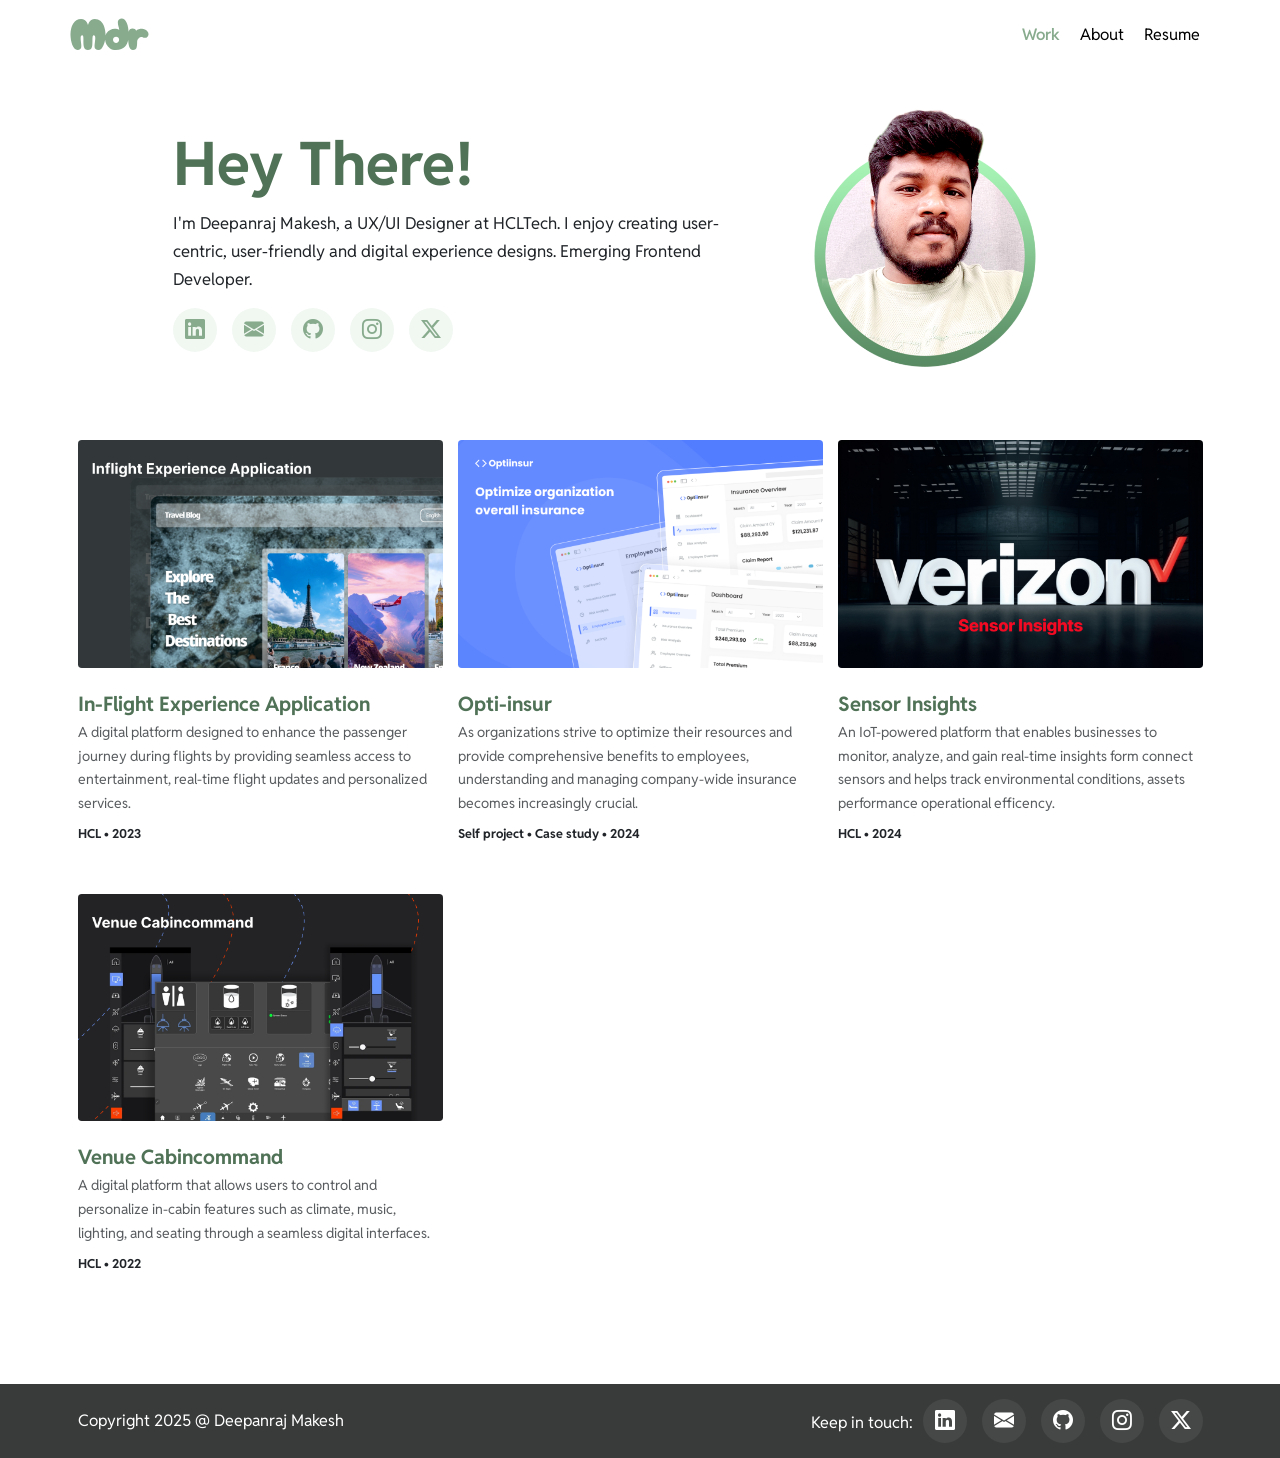
==== index.html @ 81642a7b "portfolio created" ====
<!DOCTYPE html>
<html lang="en">
  <head>
    <meta charset="UTF-8" />
    <meta name="viewport" content="width=device-width, initial-scale=1.0" />
    <link
      href="https://cdn.jsdelivr.net/npm/bootstrap@5.3.5/dist/css/bootstrap.min.css"
      rel="stylesheet"
      integrity="sha384-SgOJa3DmI69IUzQ2PVdRZhwQ+dy64/BUtbMJw1MZ8t5HZApcHrRKUc4W0kG879m7"
      crossorigin="anonymous"
    />
    <link
      rel="stylesheet"
      href="https://cdn.jsdelivr.net/npm/bootstrap-icons@1.11.3/font/bootstrap-icons.min.css"
    />
    <link rel="stylesheet" href="style.css" />
    <link rel="preconnect" href="https://fonts.googleapis.com" />
    <link rel="preconnect" href="https://fonts.gstatic.com" crossorigin />
    <link
      href="https://fonts.googleapis.com/css2?family=Reddit+Sans:ital,wght@0,200..900;1,200..900&display=swap"
      rel="stylesheet"
    />
    <title>Deepanraj Makesh</title>
  </head>
  <body>
    <section id="nav-bar" class="nav-bar container-fluid">
      <nav class="navbar navbar-expand-md">
        <div class="container-lg">
          <a class="navbar-brand" href="index.html"
            ><svg
              width="79"
              height="32"
              viewBox="0 0 79 32"
              fill="none"
              xmlns="http://www.w3.org/2000/svg"
            >
              <path
                fill-rule="evenodd"
                clip-rule="evenodd"
                d="M45.8145 32.0001C43.5945 32.0001 41.6745 31.4751 40.0545 30.4251C38.4645 29.3751 37.2345 28.0101 36.3645 26.3301C35.6445 24.8902 35.2331 23.3952 35.1302 21.8451C35.0998 22.019 35.0676 22.1939 35.0337 22.3698C34.7037 24.0498 34.2237 25.6248 33.5937 27.0948C32.9937 28.5348 32.2587 29.7198 31.3887 30.6498C30.5187 31.5498 29.5287 31.9998 28.4187 31.9998C27.2187 31.9998 26.2737 31.6998 25.5837 31.0998C24.8937 30.4998 24.5487 29.4498 24.5487 27.9498C24.5487 27.2298 24.6087 26.4048 24.7287 25.4748L25.0887 22.5948C25.2087 21.6348 25.2687 20.7498 25.2687 19.9398C25.2687 19.0998 25.1487 18.4398 24.9087 17.9598C24.6987 17.4498 24.2937 17.1948 23.6937 17.1948C23.2737 17.1948 22.9737 17.4648 22.7937 18.0048C22.6437 18.5448 22.5387 19.2648 22.4787 20.1648C22.4487 21.0348 22.4337 22.0098 22.4337 23.0898C22.4337 24.1398 22.4037 25.1898 22.3437 26.2398C22.3137 27.2898 22.1787 28.2348 21.9387 29.0748C21.7287 29.9148 21.2787 30.6198 20.5887 31.1898C19.8987 31.7298 18.9987 31.9998 17.8887 31.9998C16.8387 31.9998 15.9687 31.7298 15.2787 31.1898C14.6187 30.6198 14.1687 29.9148 13.9287 29.0748C13.6887 28.2348 13.5387 27.3048 13.4787 26.2848C13.4187 25.2348 13.3887 24.1848 13.3887 23.1348C13.4187 22.0548 13.4187 21.0648 13.3887 20.1648C13.3587 19.2648 13.2687 18.5448 13.1187 18.0048C12.9687 17.4648 12.6837 17.1948 12.2637 17.1948C11.6637 17.1948 11.2437 17.4498 11.0037 17.9598C10.7637 18.4398 10.6437 19.0998 10.6437 19.9398C10.6437 20.7498 10.6887 21.6348 10.7787 22.5948L11.1387 25.4748C11.2587 26.4048 11.3187 27.2298 11.3187 27.9498C11.3187 29.4498 10.9737 30.4848 10.2837 31.0548C9.62364 31.6248 8.70864 31.9098 7.53864 31.9098C6.36864 31.9098 5.33364 31.4298 4.43364 30.4698C3.56364 29.4798 2.82864 28.2198 2.22864 26.6898C1.65864 25.1298 1.22364 23.4498 0.923633 21.6498C0.623633 19.8498 0.473633 18.1398 0.473633 16.5198C0.473633 14.5398 0.683633 12.6198 1.10364 10.7598C1.55364 8.89971 2.21364 7.23471 3.08364 5.76471C3.98364 4.29471 5.09364 3.12471 6.41364 2.25471C7.73364 1.38471 9.29364 0.949707 11.0937 0.949707C12.5037 0.949707 13.6737 1.26471 14.6037 1.89471C15.5337 2.49471 16.2687 3.25971 16.8087 4.18971C17.3787 5.11971 17.7687 6.06471 17.9787 7.02471C18.1887 6.06471 18.5637 5.11971 19.1037 4.18971C19.6437 3.25971 20.3787 2.49471 21.3087 1.89471C22.2387 1.26471 23.3937 0.949707 24.7737 0.949707C27.0537 0.949707 28.9887 1.65471 30.5787 3.06471C32.1987 4.47471 33.4287 6.42471 34.2687 8.91471C35.1087 11.3748 35.5287 14.2398 35.5287 17.5098C35.5287 17.5324 35.5286 17.555 35.5285 17.5777C35.7586 16.7356 36.0822 15.9781 36.4995 15.3051C37.4595 13.8051 38.6745 12.6951 40.1445 11.9751C41.6145 11.2251 43.1445 10.8501 44.7345 10.8501C45.4845 10.8501 46.2495 10.9401 47.0295 11.1201C47.8095 11.2701 48.5445 11.5401 49.2345 11.9301C49.1145 10.6401 48.8445 9.38008 48.4245 8.15008C48.0345 6.89008 47.8395 5.61508 47.8395 4.32508C47.8395 3.00508 48.2445 2.03008 49.0545 1.40008C49.8645 0.770079 50.7345 0.455078 51.6645 0.455078C52.7445 0.455078 53.6745 0.800078 54.4545 1.49008C55.2345 2.18008 55.8945 3.09508 56.4345 4.23508C57.0045 5.37508 57.4545 6.66508 57.7845 8.10508C58.1145 9.51508 58.3545 10.9701 58.5045 12.4701C58.5497 12.9217 58.588 13.3679 58.6196 13.8086C58.6401 13.7216 58.6614 13.6354 58.6835 13.5499C58.9535 12.6199 59.3885 11.8699 59.9885 11.2999C60.6185 10.6999 61.5035 10.3999 62.6435 10.3999C63.4535 10.3999 64.1885 10.5949 64.8485 10.9849C65.5085 11.3449 65.9285 11.8999 66.1085 12.6499C66.7985 12.0199 67.6685 11.5699 68.7185 11.2999C69.7985 10.9999 70.9085 10.8499 72.0485 10.8499C73.0085 10.8499 73.9835 11.0899 74.9735 11.5699C75.9635 12.0199 76.8035 12.6499 77.4935 13.4599C78.1835 14.2699 78.5285 15.1849 78.5285 16.2049C78.5285 17.0749 78.1985 17.8999 77.5385 18.6799C76.9085 19.4599 76.0085 19.8499 74.8385 19.8499C74.3285 19.8499 73.9085 19.7899 73.5785 19.6699C73.2485 19.5199 72.9335 19.3849 72.6335 19.2649C72.3335 19.1449 71.9735 19.0849 71.5535 19.0849C70.4435 19.0849 69.4235 19.5349 68.4935 20.4349C67.5935 21.3049 67.1435 22.4899 67.1435 23.9899C67.1435 24.7699 67.1135 25.6249 67.0535 26.5549C67.0235 27.4549 66.8885 28.3249 66.6485 29.1649C66.4385 30.0049 66.0485 30.6949 65.4785 31.2349C64.9085 31.7449 64.0835 31.9999 63.0035 31.9999C61.9835 31.9999 61.1435 31.6699 60.4835 31.0099C59.8535 30.3199 59.3735 29.4049 59.0435 28.2649C58.7135 27.1249 58.4885 25.8199 58.3685 24.3499C58.3053 23.5763 58.2588 22.7902 58.2289 21.9917C57.9884 23.1231 57.6003 24.2692 57.0645 25.4301C56.5545 26.6001 55.8195 27.6801 54.8595 28.6701C53.9295 29.6601 52.7295 30.4701 51.2595 31.1001C49.7895 31.7001 47.9745 32.0001 45.8145 32.0001ZM46.0845 24.8901C46.8945 24.8901 47.5995 24.5901 48.1995 23.9901C48.7995 23.3601 49.0995 22.6251 49.0995 21.7851C49.0995 20.9451 48.7995 20.2101 48.1995 19.5801C47.5995 18.9501 46.8945 18.6351 46.0845 18.6351C45.2745 18.6351 44.5545 18.9501 43.9245 19.5801C43.3245 20.2101 43.0245 20.9451 43.0245 21.7851C43.0245 22.6251 43.3245 23.3601 43.9245 23.9901C44.5545 24.5901 45.2745 24.8901 46.0845 24.8901Z"
              />
            </svg>
          </a>
          <button
            class="navbar-toggler"
            type="button"
            data-bs-toggle="collapse"
            data-bs-target="#navbarNav"
            aria-controls="navbarNav"
            aria-expanded="false"
            aria-label="Toggle navigation"
          >
            <span class="navbar-toggler-icon"></span>
          </button>
          <div
            class="collapse navbar-collapse justify-content-end"
            id="navbarNav"
          >
            <ul class="navbar-nav">
              <li class="nav-item">
                <a class="nav-link active" aria-current="page" href="index.html"
                  >Work</a
                >
              </li>
              <li class="nav-item">
                <a class="nav-link" href="about.html">About</a>
              </li>
              <li class="nav-item">
                <a class="nav-link" href="#">Resume</a>
              </li>
            </ul>
          </div>
        </div>
      </nav>
    </section>
    <section class="hero container-lg py-3">
      <div class="row align-items-center my-4 justify-content-center">
        <div class="col-12 col-md-6 pb-5 pb-md-0">
          <h1 class="h1">Hey There!</h1>
          <p class="pt-3 pb-4">
            I'm Deepanraj Makesh, a UX/UI Designer at HCLTech. I enjoy creating
            user-centric, user-friendly and digital experience designs. Emerging
            Frontend Developer.
          </p>
          <div
            class="hero-social-icons d-flex justify-content-start align-items-center gap-4"
          >
            <a href="#"><i class="bi bi-linkedin"></i></a>
            <a href="#"><i class="bi bi-envelope-fill"></i></a>
            <a href="#"><i class="bi bi-github"></i></a>
            <a href="#"><i class="bi bi-instagram"></i></a>
            <a href="#"><i class="bi bi-twitter-x"></i></a>
          </div>
        </div>
        <div class="col-12 col-md-4">
          <img
            src="Images/shared image.png"
            class="mx-auto d-block"
            alt="My photo"
          />
        </div>
      </div>
    </section>
    <section class="work container-lg py-5">
      <div class="row">
        <div class="col-12 col-sm-6 col-md-4">
          <div class="card">
            <a href="work-inflight.html"
              ><img
                src="Images/Inflight experience.png"
                alt="project thumbnail"
                class="card-img-top rounded"
            /></a>
            <div class="card-body">
              <div class="card-title">
                <a href="#"
                  ><h2 class="h4 fw-bold">
                    In-Flight Experience Application
                  </h2></a
                >
              </div>
              <div class="card-text">
                <a href="#"
                  ><p>
                    A digital platform designed to enhance the passenger journey
                    during flights by providing seamless access to
                    entertainment, real-time flight updates and personalized
                    services.
                  </p></a
                >
                <h5 class="pt-3"><strong>HCL &bull; 2023</strong></h5>
              </div>
            </div>
          </div>
        </div>
        <div class="col-12 col-sm-6 col-md-4">
          <div class="card">
            <a href="work-optiinsur.html"
              ><img
                src="Images/Opti-insur_thumbnail.png"
                alt="project thumbnail"
                class="card-img-top rounded"
            /></a>
            <div class="card-body">
              <div class="card-title">
                <a href="work-optiinsur.html"
                  ><h2 class="h4 fw-bold">Opti-insur</h2></a
                >
              </div>
              <div class="card-text">
                <a href="work-optiinsur.html"
                  ><p>
                    As organizations strive to optimize their resources and
                    provide comprehensive benefits to employees, understanding
                    and managing company-wide insurance becomes increasingly
                    crucial.
                  </p></a
                >
                <h5 class="pt-3">
                  <strong>Self project &bull; Case study &bull; 2024</strong>
                </h5>
              </div>
            </div>
          </div>
        </div>
        <div class="col-12 col-sm-6 col-md-4">
          <div class="card">
            <a
              href="https://www.verizon.com/business/products/internet-of-things/iot-applications/sensor-insights/"
              ><img
                src="Images/Sensor Insights.png"
                alt="project thumbnail"
                class="card-img-top rounded"
            /></a>
            <div class="card-body">
              <div class="card-title">
                <a
                  href="https://www.verizon.com/business/products/internet-of-things/iot-applications/sensor-insights/"
                  ><h2 class="h4 fw-bold">Sensor Insights</h2></a
                >
              </div>
              <div class="card-text">
                <a
                  href="https://www.verizon.com/business/products/internet-of-things/iot-applications/sensor-insights/"
                  ><p>
                    An IoT-powered platform that enables businesses to monitor,
                    analyze, and gain real-time insights form connect sensors
                    and helps track environmental conditions, assets performance
                    operational efficency.
                  </p></a
                >
                <h5 class="pt-3"><strong>HCL &bull; 2024</strong></h5>
              </div>
            </div>
          </div>
        </div>
        <div class="col-12 col-sm-6 col-md-4">
          <div class="card">
            <a
              href="https://play.google.com/store/apps/details?id=com.rockwellcollins.venue.cabinremote.cabinremote30&hl=en"
              ><img
                src="Images/Venue-cabin.png"
                alt="project thumbnail"
                class="card-img-top rounded"
            /></a>
            <div class="card-body">
              <div class="card-title">
                <a
                  href="https://play.google.com/store/apps/details?id=com.rockwellcollins.venue.cabinremote.cabinremote30&hl=en"
                  ><h2 class="h4 fw-bold">Venue Cabincommand</h2></a
                >
              </div>
              <div class="card-text">
                <a
                  href="https://play.google.com/store/apps/details?id=com.rockwellcollins.venue.cabinremote.cabinremote30&hl=en"
                  ><p>
                    A digital platform that allows users to control and
                    personalize in-cabin features such as climate, music,
                    lighting, and seating through a seamless digital interfaces.
                  </p></a
                >
                <h5 class="pt-3"><strong>HCL &bull; 2022</strong></h5>
              </div>
            </div>
          </div>
        </div>
      </div>
    </section>
    <section class="container-fluid footer-section mt-5">
      <div
        class="footer container-lg d-flex flex-column flex-md-row justify-content-between align-items-center py-4"
      >
        <p class="mb-3 mb-sm-0">Copyright 2025 @ Deepanraj Makesh</p>
        <div class="footer-icon-set">
          <span class="me-3">Keep in touch:</span
          ><span
            class="footer-icons d-inline-flex justify-content-start align-items-center gap-4"
            ><a href="#"><i class="bi bi-linkedin"></i></a>
            <a href="#"><i class="bi bi-envelope-fill"></i></a>
            <a href="#"><i class="bi bi-github"></i></a>
            <a href="#"><i class="bi bi-instagram"></i></a>
            <a href="#"><i class="bi bi-twitter-x"></i></a
          ></span>
        </div>
      </div>
    </section>
    <script
      src="https://cdn.jsdelivr.net/npm/bootstrap@5.3.5/dist/js/bootstrap.bundle.min.js"
      integrity="sha384-k6d4wzSIapyDyv1kpU366/PK5hCdSbCRGRCMv+eplOQJWyd1fbcAu9OCUj5zNLiq"
      crossorigin="anonymous"
    ></script>
    <script src="index.js"></script>
  </body>
</html>
---- style.css ----
:root {
    --bg-color: #ffffff;
    --text-primary: #507256;
    --text-secondary: #000;
    --text-secondary-subtle: #212529bf;
    --color-primary: #88AB8E;
    --color-secondary: #E7D9C1;
    --color-footer: #393A3A;
    --color-white: #fff;
    --color-black: #000;
    --bg-icon: #f1f8f2;
    --bg-icon-2: #fff1;
}

html {
    font-size: 62.5%;
}


*, ul, ol, p, h1, h2, h3, h4, .h1, .h2, .h3, .h4 {
    margin: 0;
    padding: 0;
}

::selection {
    background-color: var(--color-primary);
    color: var(--color-white);
}

body {
    background-color: var(--bg-color);
    font-family: "Reddit Sans";
    line-height: 1.7;
    font-weight: 400;
    font-size: 1.4rem;
}

h1, h2, h3, h4, .h1, .h2, .h3, .h4{
    color: var(--text-primary);
    font-weight: 700;    
}

h1, .h1 {
    font-size: 4.2rem;
}

h2, .h2 {
    font-size: 3.4rem;
}

h3, .h3 {
    font-size: 2.4rem;
}

h4, .h4 {
    font-size: 1.8rem;
}

@media screen and (min-width: 800px) {
    body {
        font-size: 1.6rem;
    }

    h1, .h1 {
        font-size: 6rem;
    }

    h2, .h2 {
        font-size: 4rem;
    }

    h3, .h3 {
        font-size: 3.2rem;
    }

    h4, .h4 {
        font-size: 2rem;
    }

}

.text-secondary-color {
    color: var(--text-secondary-subtle);
}

.heading-secondary-color {
    color: var(--text-secondary);
}

@media screen and (max-width: 768px) {
    .container, .container-fluid, .container-lg, .container-md, .container-sm, .container-xl, .container-xxl {
        padding-left: 20px;
        padding-right: 20px;
    }
}


/* Navbar */

.nav-bar {
    background-color: var(--bg-color);
    position: sticky;
    top: 0;
    z-index: 999;
}

.nav-bar.scrolled {
    box-shadow: 0 4px 5px 0 #0001;;
}

.navbar {
    --bs-navbar-padding-y: 1.5rem;
}

.navbar-toggler {
    border: 1px solid var(--color-primary);
}

.navbar-toggler:focus {
    box-shadow: 0 0 0 2px var(--color-primary);
}

.navbar .container-lg {
    padding-left: 0;
    padding-right: 0;
}

.navbar-brand svg {
    fill: var(--color-primary);
}

.nav-link {
    color: var(--text-secondary);
}

.nav-link:hover {
    color: var(--color-primary);
}

.navbar-expand-md .navbar-nav .nav-link {
    padding: 4px 10px;
}

.navbar-nav .nav-link.active{
    color: var(--color-primary);
    font-weight: 600; 
}

@media screen and (max-width: 768px) {
    .navbar-expand-md .navbar-nav .nav-link {
        padding: 8px 8px;
    }

    .navbar-nav {
        margin-top: 10px;
    }
}

/* Hero section */

.hero p {
    font-size: 1.65rem;
    font-weight: 400;
}

.hero-social-icons a {
    color: var(--color-primary);
    background-color: var(--bg-icon);
    font-size: 1.8rem;
    display: inline-flex;
    width: 40px;
    height: 40px;
    border-radius: 50%;
    justify-content: center;
    align-items: center;
    transition: transform .3s ease;
}

.hero-social-icons a:hover {
    color: var(--color-white);
    background-color: var(--color-primary);
    transform: scale(1.1);
}

@media screen and (min-width: 800px) {
    .hero-social-icons a {
        font-size: 2rem;
        width: 44px;
        height: 44px;
    }
}

.hero img {
    width: 80%;
    padding: 10px;
}
    

@media screen and (min-width: 767px) {
    .hero img {
        padding: 16px;
}    
}


/* Work section */

.card {
    border: 0;
    border-radius: 0;
    background-color: var(--bg-color);
    margin-bottom: 24px;
}

.card-body {
    flex: 1 1 auto;
    padding: 2.4rem 0;    
}

.card-img-top {
    border-top-left-radius: 0;
    border-top-right-radius: 0;
}

.card-body a {
    text-decoration: none;
    color: var(--color-black);
}

.card img {
    transition: transform 0.3s ease-in;
}

.card:hover img {
    transform: scale(1.05);
}

.card-text p {
    font-size: 1.4rem;
    color: var(--text-secondary-subtle);
    
}

/* Experience */

ul.ms-4 {
    margin-left: 1.6rem !important;
}

.experience ul li {
    margin-bottom: 8px;
}

/* Work-cases */

.work-cases img {
    width: 100%;
    height: auto;
    border-radius: 12px;
    object-fit: cover;
    margin-top: 20px;
    margin-bottom: 60px;
}

.work-cases-content {
    padding-top: 10px;
    padding-bottom: 10px;
}

.work-cases h1, .work-cases h2, .work-cases h3, .work-cases h4 {
    margin-bottom: 10px;
}

.work-cases p.num-style {
    font-weight: 900;
    font-size: 5rem;
    opacity: 0.3;
    color: var(--text-primary);
    justify-content: center;
}

.work-cases-content ul {
   margin-left: 16px;
}



/* Footer */

.footer-section {
    background-color: var(--color-footer);
    color: var(--color-white);
}

.footer-icons a {
    color: var(--color-white);
    background-color: var(--bg-icon-2);
    font-size: 1.8rem;
    display: inline-flex;
    width: 40px;
    height: 40px;
    border-radius: 50%;
    justify-content: center;
    align-items: center;
    transition: transform .3s ease;
}

.footer-icons a:hover {
    color: var(--color-white);
    background-color: var(--color-primary);
    transform: scale(1.1);
}

@media screen and (min-width: 800px) {
    .footer-icons a {
        font-size: 2rem;
        width: 44px;
        height: 44px;
    }
}

@media screen and (max-width: 500px) {
    .footer-icon-set {
    display: flex;
    flex-direction: column;
    justify-content: center;
    align-items: center;
    gap: 10px;
}
}
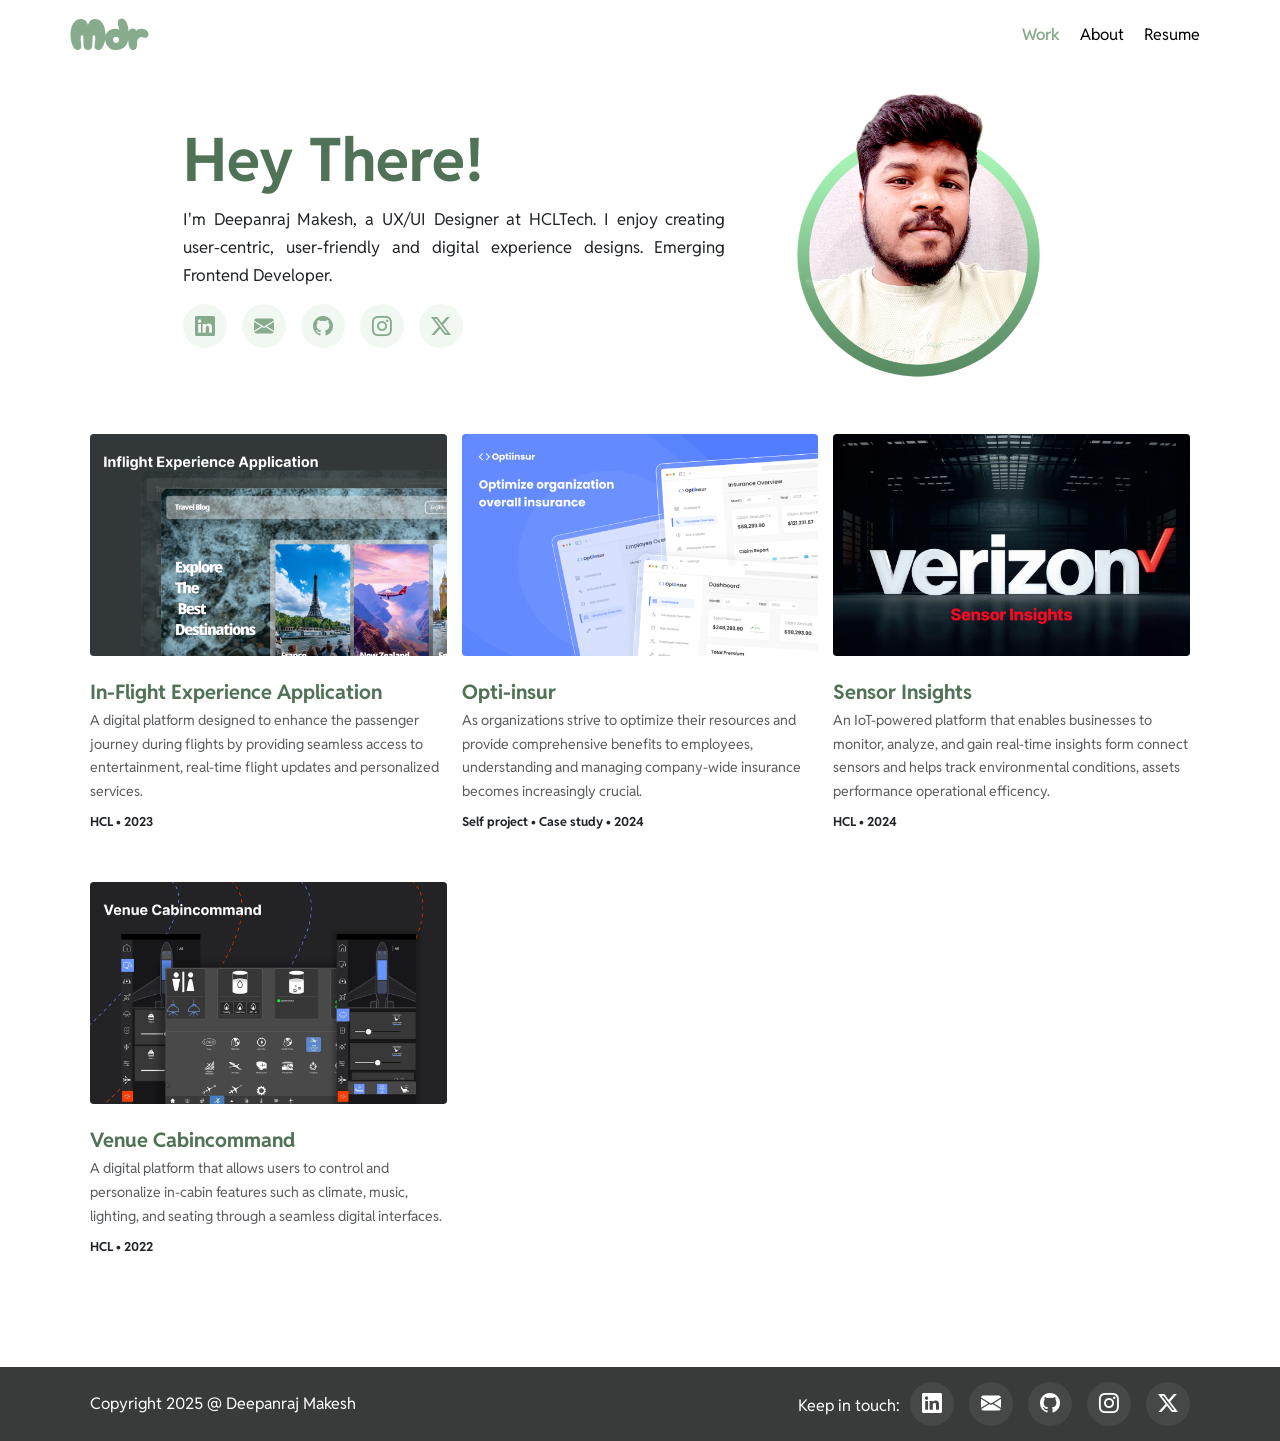
==== commit 10e16590: "links added" ====
--- a/index.html
+++ b/index.html
@@ -66,7 +66,7 @@
                 <a class="nav-link" href="about.html">About</a>
               </li>
               <li class="nav-item">
-                <a class="nav-link" href="#">Resume</a>
+                <a class="nav-link" href="https://drive.google.com/file/d/1g0vTS-0pyUGRQY7E1M44l_9tg85HNruc/view?usp=drivesdk" target="_blank">Resume</a>
               </li>
             </ul>
           </div>
@@ -85,11 +85,11 @@
           <div
             class="hero-social-icons d-flex justify-content-start align-items-center gap-4"
           >
-            <a href="#"><i class="bi bi-linkedin"></i></a>
-            <a href="#"><i class="bi bi-envelope-fill"></i></a>
-            <a href="#"><i class="bi bi-github"></i></a>
-            <a href="#"><i class="bi bi-instagram"></i></a>
-            <a href="#"><i class="bi bi-twitter-x"></i></a>
+            <a href="https://linkedin.com/in/deepanraj-makesh"><i class="bi bi-linkedin"></i></a>
+            <a href="mailto:deepanmakesh@outlook.com"><i class="bi bi-envelope-fill"></i></a>
+            <a href="https://github.com/deepanrajmdr"><i class="bi bi-github"></i></a>
+            <a href="https://www.instagram.com/deepan_mdr?igsh=dWtla2tpcGRscnZk"><i class="bi bi-instagram"></i></a>
+            <a href="https://x.com/im_deepanmakesh?t=MS_QFEpMencS3_l5BSVfuw&s=09"><i class="bi bi-twitter-x"></i></a>
           </div>
         </div>
         <div class="col-12 col-md-4">
@@ -235,12 +235,11 @@
           <span class="me-3">Keep in touch:</span
           ><span
             class="footer-icons d-inline-flex justify-content-start align-items-center gap-4"
-            ><a href="#"><i class="bi bi-linkedin"></i></a>
-            <a href="#"><i class="bi bi-envelope-fill"></i></a>
-            <a href="#"><i class="bi bi-github"></i></a>
-            <a href="#"><i class="bi bi-instagram"></i></a>
-            <a href="#"><i class="bi bi-twitter-x"></i></a
-          ></span>
+            ><a href="https://linkedin.com/in/deepanraj-makesh"><i class="bi bi-linkedin"></i></a>
+            <a href="mailto:deepanmakesh@outlook.com"><i class="bi bi-envelope-fill"></i></a>
+            <a href="https://github.com/deepanrajmdr"><i class="bi bi-github"></i></a>
+            <a href="https://www.instagram.com/deepan_mdr?igsh=dWtla2tpcGRscnZk"><i class="bi bi-instagram"></i></a>
+            <a href="https://x.com/im_deepanmakesh?t=MS_QFEpMencS3_l5BSVfuw&s=09"><i class="bi bi-twitter-x"></i></a></span>
         </div>
       </div>
     </section>
--- a/style.css
+++ b/style.css
@@ -87,6 +87,11 @@
     color: var(--text-secondary);
 }
 
+.container, .container-fluid, .container-lg, .container-md, .container-sm, .container-xl, .container-xxl {
+        padding-left: 20px;
+        padding-right: 20px;
+    }
+
 @media screen and (max-width: 768px) {
     .container, .container-fluid, .container-lg, .container-md, .container-sm, .container-xl, .container-xxl {
         padding-left: 20px;
@@ -161,6 +166,7 @@
 .hero p {
     font-size: 1.65rem;
     font-weight: 400;
+    text-align: justify;
 }
 
 .hero-social-icons a {
@@ -192,13 +198,14 @@
 
 .hero img {
     width: 80%;
-    padding: 10px;
+    /* padding: 10px; */
+    border-radius: 6px;
 }
     
 
 @media screen and (min-width: 767px) {
     .hero img {
-        padding: 16px;
+        /* padding: 16px; */
 }    
 }
 
